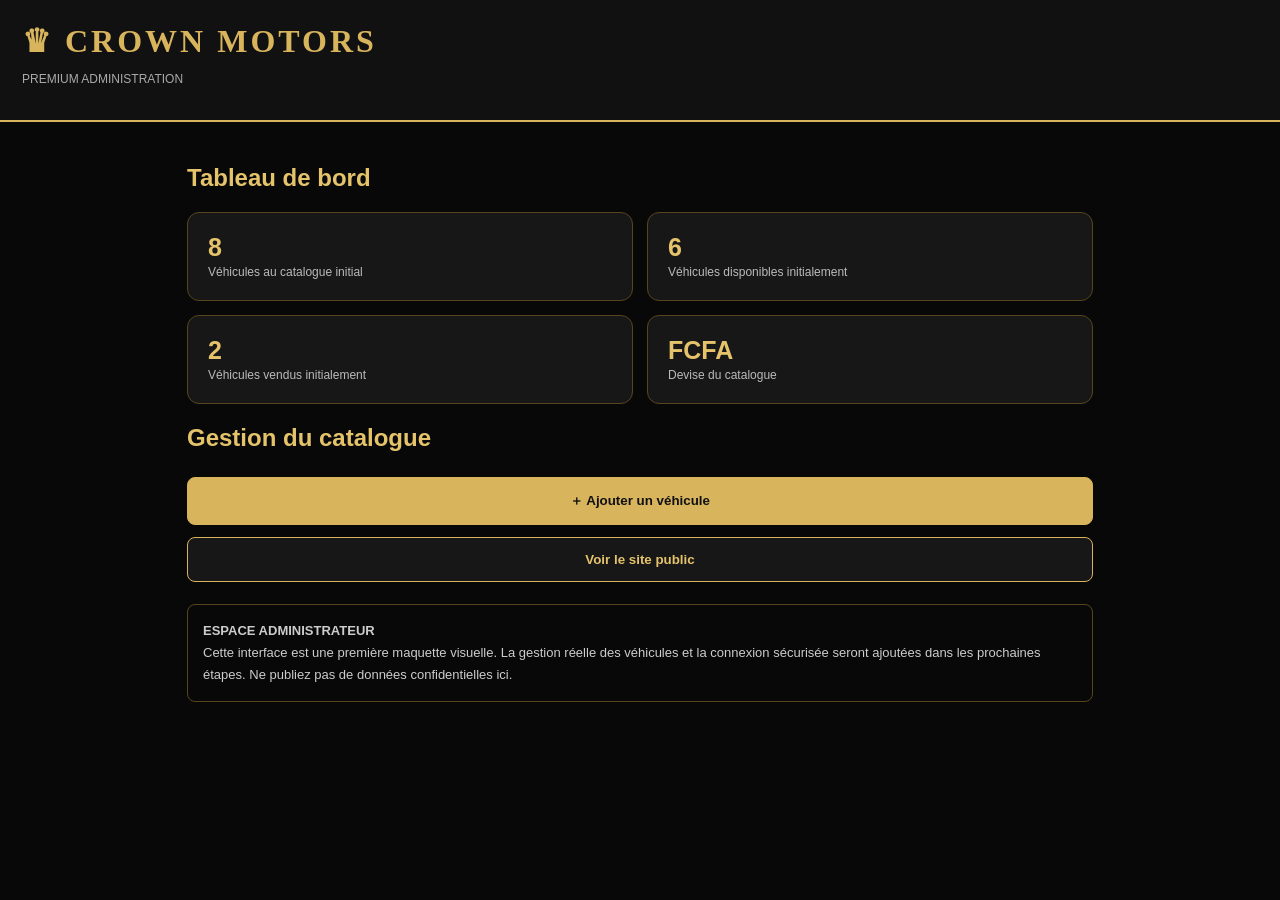
==== admin.html @ 37835081 "Create admin interface for Crown Motors This HTML file serves as the administration interface for Cr" ====
<!DOCTYPE html>
<html lang="fr">
<head>
<meta charset="UTF-8">
<meta name="viewport" content="width=device-width, initial-scale=1">
<title>CROWN MOTORS PREMIUM | Administration</title>
<style>
*{box-sizing:border-box}
body{
margin:0;
background:#080808;
color:#fff;
font-family:Arial,sans-serif;
}
header{
padding:22px;
background:#111;
border-bottom:2px solid #d8b45d;
}
h1{
margin:0;
color:#d8b45d;
font-family:Georgia,serif;
letter-spacing:3px;
}
header p{color:#aaa;font-size:12px}
main{max-width:950px;margin:auto;padding:22px}
h2{color:#e5c36b}
.dashboard{
display:grid;
grid-template-columns:repeat(2,1fr);
gap:14px;
}
.card{
padding:20px;
background:#171717;
border:1px solid #57451e;
border-radius:12px;
}
.card strong{display:block;font-size:25px;color:#e5c36b}
.card span{color:#bbb;font-size:12px}
.actions{display:grid;gap:12px;margin-top:25px}
button{
padding:14px;
border:1px solid #d8b45d;
border-radius:8px;
background:#d8b45d;
color:#111;
font-weight:bold;
}
.secondary{background:#171717;color:#e5c36b}
.notice{
margin-top:22px;
padding:15px;
border:1px solid #57451e;
border-radius:8px;
color:#ccc;
font-size:13px;
line-height:1.7;
}
a{color:#e5c36b}
@media(max-width:500px){
.dashboard{grid-template-columns:1fr}
}
</style>
</head>
<body>
<header>
<h1>♛ CROWN MOTORS</h1>
<p>PREMIUM ADMINISTRATION</p>
</header>
<main>
<h2>Tableau de bord</h2>
<div class="dashboard">
<div class="card">
<strong>8</strong>
<span>Véhicules au catalogue initial</span>
</div>
<div class="card">
<strong>6</strong>
<span>Véhicules disponibles initialement</span>
</div>
<div class="card">
<strong>2</strong>
<span>Véhicules vendus initialement</span>
</div>
<div class="card">
<strong>FCFA</strong>
<span>Devise du catalogue</span>
</div>
</div>
<h2>Gestion du catalogue</h2>
<div class="actions">
<button onclick="alert('Le module de gestion sera installé à la prochaine étape.')">
＋ Ajouter un véhicule
</button>
<button class="secondary" onclick="location.href='index.html'">
Voir le site public
</button>
</div>
<div class="notice">
<strong>ESPACE ADMINISTRATEUR</strong><br>
Cette interface est une première maquette visuelle.
La gestion réelle des véhicules et la connexion sécurisée
seront ajoutées dans les prochaines étapes.
Ne publiez pas de données confidentielles ici.
</div>
</main>
</body>
</html>
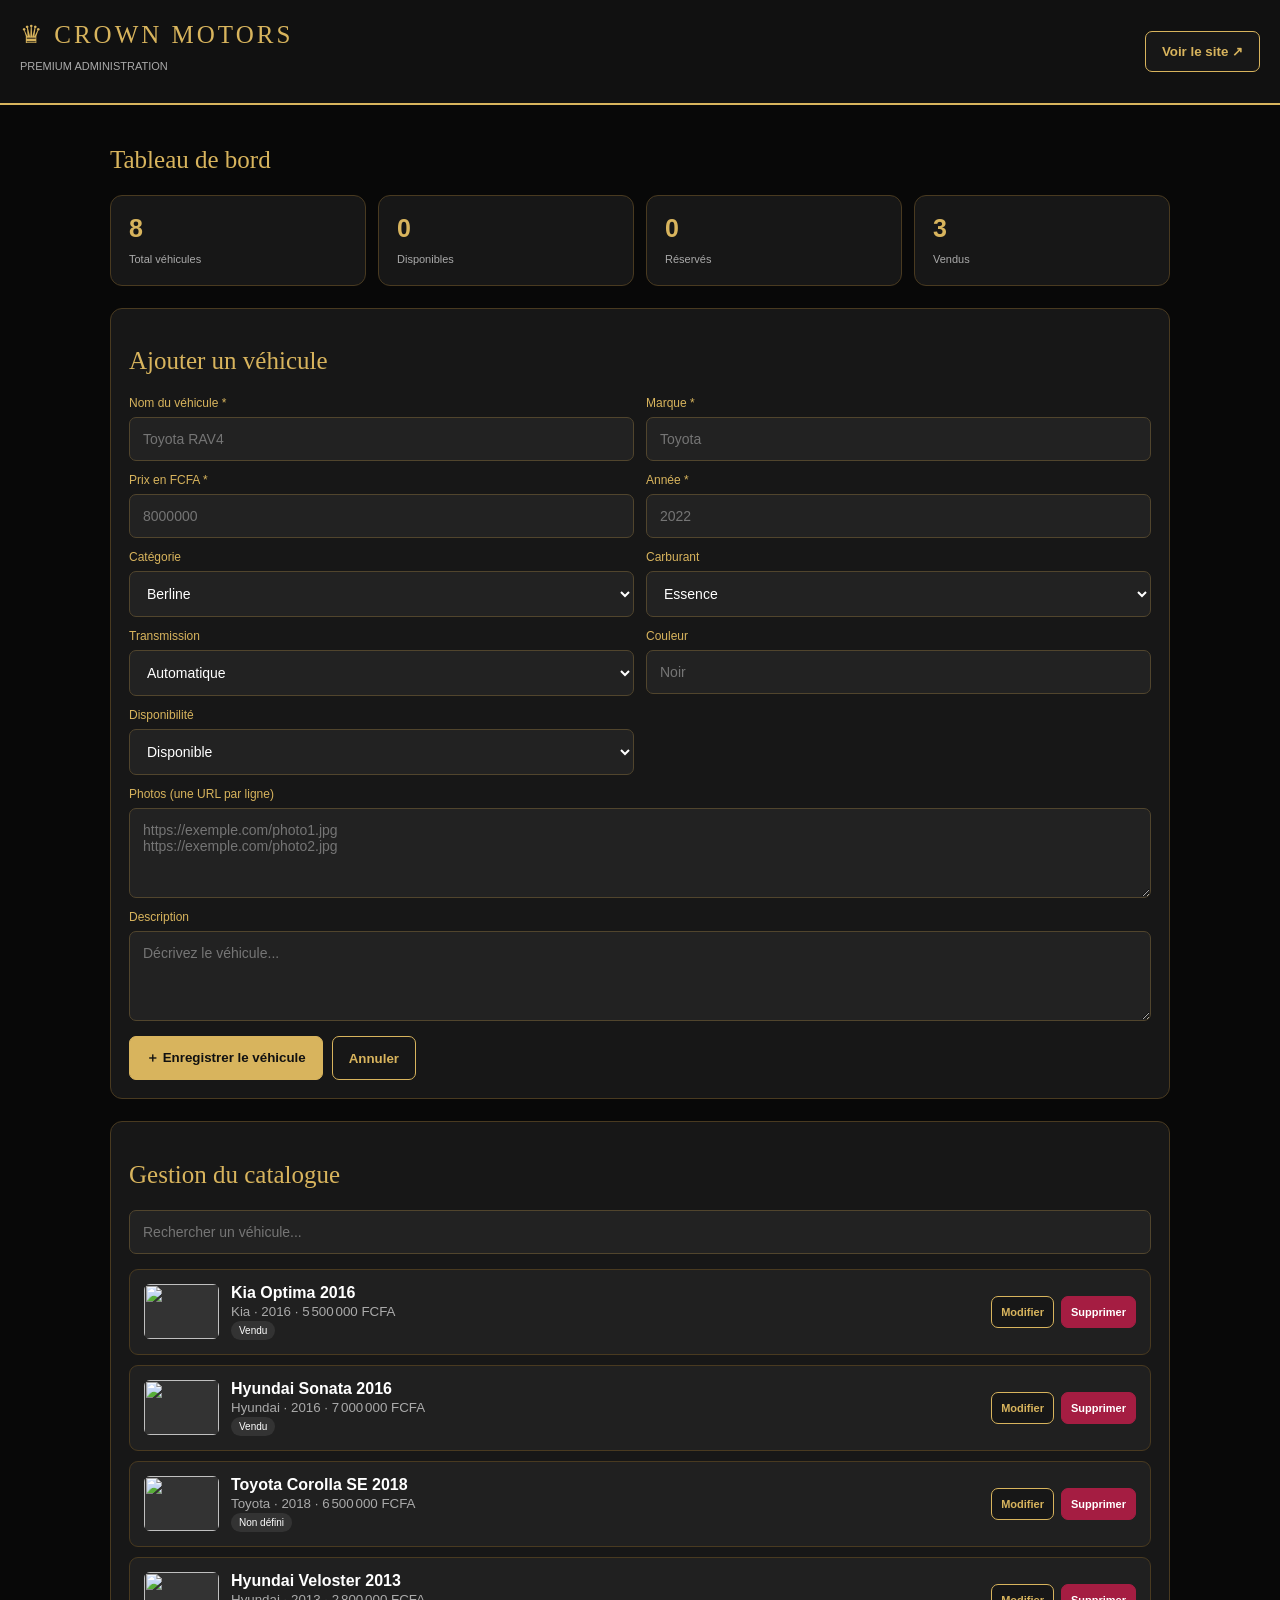
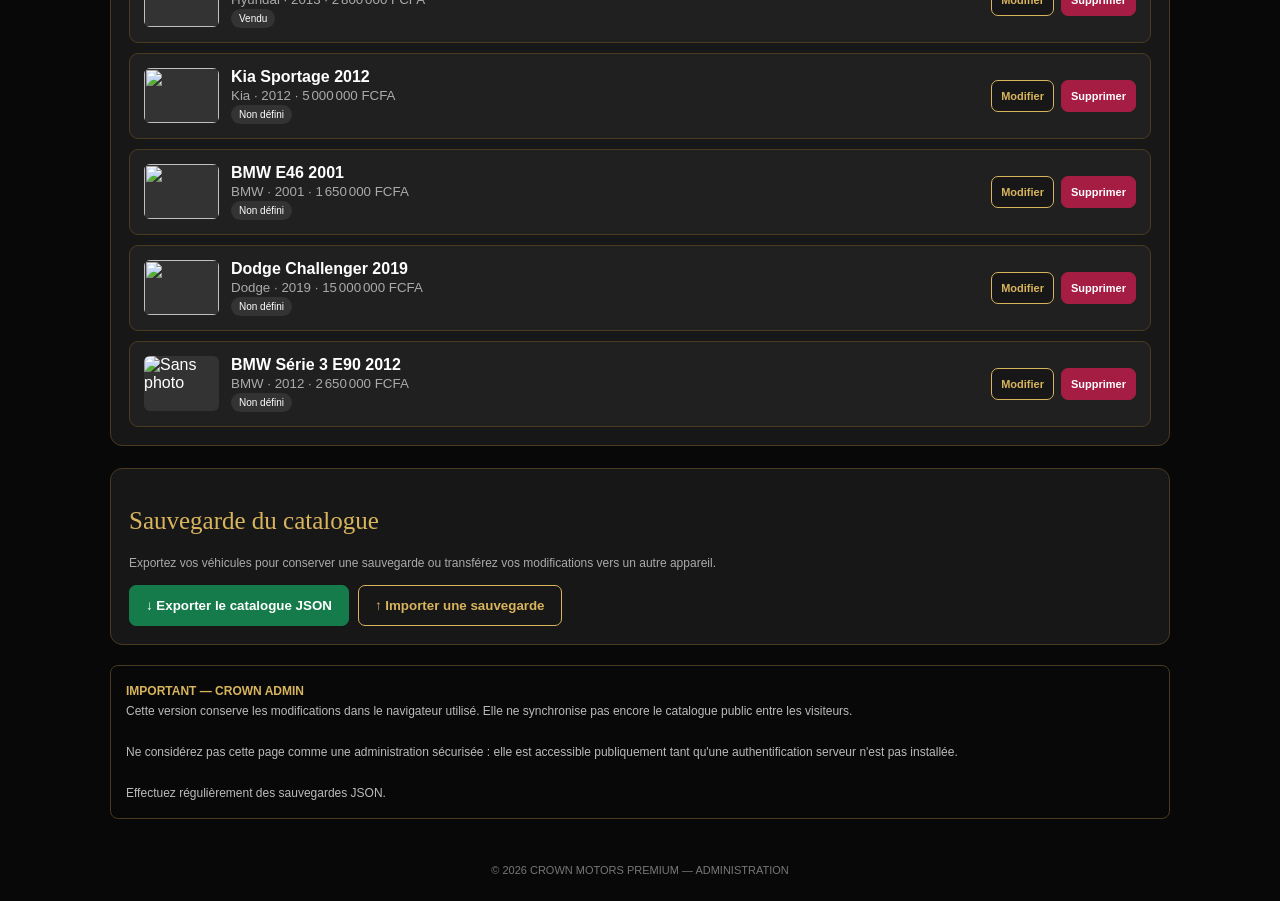
==== commit 062ba75f: "Refactor admin.html for improved layout and styling Updated the HTML structure and styles for the ad" ====
--- a/admin.html
+++ b/admin.html
@@ -4,108 +4,559 @@
 <head>
 <meta charset="UTF-8">
 <meta name="viewport" content="width=device-width, initial-scale=1">
-<title>CROWN MOTORS PREMIUM | Administration</title>
+<meta name="theme-color" content="#080808">
+<title>CROWN ADMIN PREMIUM</title>
+
 <style>
+:root{
+  --gold:#d8b45d;
+  --black:#080808;
+  --panel:#171717;
+  --muted:#aaa;
+  --line:#493a20;
+  --green:#167b4b;
+  --red:#a51d42;
+}
 *{box-sizing:border-box}
 body{
-margin:0;
-background:#080808;
-color:#fff;
-font-family:Arial,sans-serif;
+  margin:0;background:var(--black);
+  color:white;font-family:Arial,sans-serif;
 }
 header{
-padding:22px;
-background:#111;
-border-bottom:2px solid #d8b45d;
+  padding:20px;
+  background:#111;
+  border-bottom:2px solid var(--gold);
+  display:flex;justify-content:space-between;
+  align-items:center;gap:12px;flex-wrap:wrap;
 }
 h1{
-margin:0;
-color:#d8b45d;
-font-family:Georgia,serif;
-letter-spacing:3px;
-}
-header p{color:#aaa;font-size:12px}
-main{max-width:950px;margin:auto;padding:22px}
-h2{color:#e5c36b}
+  margin:0;color:var(--gold);
+  font:25px Georgia,serif;letter-spacing:3px;
+}
+header p{color:var(--muted);font-size:11px}
+main{max-width:1100px;margin:auto;padding:20px}
+h2{color:var(--gold);font:25px Georgia,serif}
+h3{color:var(--gold)}
 .dashboard{
-display:grid;
-grid-template-columns:repeat(2,1fr);
-gap:14px;
-}
-.card{
-padding:20px;
-background:#171717;
-border:1px solid #57451e;
-border-radius:12px;
-}
-.card strong{display:block;font-size:25px;color:#e5c36b}
-.card span{color:#bbb;font-size:12px}
-.actions{display:grid;gap:12px;margin-top:25px}
+  display:grid;grid-template-columns:repeat(4,1fr);
+  gap:12px;
+}
+.card,.panel{
+  background:var(--panel);
+  border:1px solid var(--line);
+  border-radius:12px;padding:18px;
+}
+.card strong{
+  display:block;color:var(--gold);
+  font-size:25px;margin-bottom:6px;
+}
+.card span{font-size:11px;color:var(--muted)}
+.panel{margin-top:22px}
+.form-grid{
+  display:grid;grid-template-columns:repeat(2,1fr);
+  gap:12px;
+}
+.field{display:flex;flex-direction:column;gap:7px}
+.field.full{grid-column:1/-1}
+label{font-size:12px;color:var(--gold)}
+input,select,textarea{
+  width:100%;padding:13px;
+  border:1px solid #51452d;border-radius:7px;
+  background:#222;color:white;font:14px Arial;
+}
+textarea{min-height:90px;resize:vertical}
 button{
-padding:14px;
-border:1px solid #d8b45d;
-border-radius:8px;
-background:#d8b45d;
-color:#111;
-font-weight:bold;
-}
-.secondary{background:#171717;color:#e5c36b}
+  padding:12px 16px;border:1px solid var(--gold);
+  border-radius:7px;background:var(--gold);
+  color:#111;font-weight:bold;cursor:pointer;
+}
+button.secondary{
+  background:#171717;color:var(--gold);
+}
+button.danger{
+  background:var(--red);color:white;border-color:var(--red);
+}
+button.green{background:var(--green);color:white;border-color:var(--green)}
+.actions{
+  display:flex;flex-wrap:wrap;gap:9px;margin-top:15px;
+}
+.car-list{display:grid;gap:10px;margin-top:15px}
+.car-item{
+  display:flex;justify-content:space-between;
+  align-items:center;gap:12px;flex-wrap:wrap;
+  padding:14px;background:#202020;
+  border:1px solid var(--line);border-radius:9px;
+}
+.car-item img{
+  width:75px;height:55px;object-fit:cover;
+  border-radius:6px;background:#333;
+}
+.car-info{flex:1;min-width:150px}
+.car-info strong{display:block}
+.car-info small{color:var(--muted)}
+.car-actions{display:flex;gap:7px;flex-wrap:wrap}
+.car-actions button{font-size:11px;padding:9px}
+.badge{
+  display:inline-block;padding:4px 8px;
+  border-radius:20px;font-size:10px;
+  background:#333;color:white;
+}
 .notice{
-margin-top:22px;
-padding:15px;
-border:1px solid #57451e;
-border-radius:8px;
-color:#ccc;
-font-size:13px;
-line-height:1.7;
-}
-a{color:#e5c36b}
-@media(max-width:500px){
-.dashboard{grid-template-columns:1fr}
+  padding:15px;margin-top:20px;
+  border:1px solid var(--line);
+  border-radius:8px;color:#bbb;
+  font-size:12px;line-height:1.7;
+}
+.empty{text-align:center;color:#aaa;padding:25px}
+footer{
+  text-align:center;padding:25px;
+  color:#777;font-size:11px;
+}
+@media(max-width:700px){
+  .dashboard{grid-template-columns:repeat(2,1fr)}
+}
+@media(max-width:450px){
+  .form-grid{grid-template-columns:1fr}
+  .field.full{grid-column:auto}
+  main{padding:13px}
 }
 </style>
 </head>
+
 <body>
+
 <header>
-<h1>♛ CROWN MOTORS</h1>
-<p>PREMIUM ADMINISTRATION</p>
+  <div>
+    <h1>♛ CROWN MOTORS</h1>
+    <p>PREMIUM ADMINISTRATION</p>
+  </div>
+  <button class="secondary"
+    onclick="location.href='index.html'">
+    Voir le site ↗
+  </button>
 </header>
+
 <main>
+
 <h2>Tableau de bord</h2>
+
 <div class="dashboard">
-<div class="card">
-<strong>8</strong>
-<span>Véhicules au catalogue initial</span>
+  <div class="card">
+    <strong id="totalCars">0</strong>
+    <span>Total véhicules</span>
+  </div>
+  <div class="card">
+    <strong id="availableCars">0</strong>
+    <span>Disponibles</span>
+  </div>
+  <div class="card">
+    <strong id="reservedCars">0</strong>
+    <span>Réservés</span>
+  </div>
+  <div class="card">
+    <strong id="soldCars">0</strong>
+    <span>Vendus</span>
+  </div>
 </div>
-<div class="card">
-<strong>6</strong>
-<span>Véhicules disponibles initialement</span>
+
+<section class="panel" id="editor">
+  <h2 id="formTitle">Ajouter un véhicule</h2>
+
+  <form id="carForm">
+    <div class="form-grid">
+
+      <div class="field">
+        <label>Nom du véhicule *</label>
+        <input name="name" required
+          placeholder="Toyota RAV4">
+      </div>
+
+      <div class="field">
+        <label>Marque *</label>
+        <input name="make" required
+          placeholder="Toyota">
+      </div>
+
+      <div class="field">
+        <label>Prix en FCFA *</label>
+        <input name="price" type="number"
+          min="0" required placeholder="8000000">
+      </div>
+
+      <div class="field">
+        <label>Année *</label>
+        <input name="year" type="number"
+          min="1900" required placeholder="2022">
+      </div>
+
+      <div class="field">
+        <label>Catégorie</label>
+        <select name="category">
+          <option>Berline</option>
+          <option>SUV</option>
+          <option>Coupé</option>
+          <option>4x4</option>
+          <option>Pick-up</option>
+          <option>Utilitaire</option>
+          <option>Autre</option>
+        </select>
+      </div>
+
+      <div class="field">
+        <label>Carburant</label>
+        <select name="fuel">
+          <option>Essence</option>
+          <option>Diesel</option>
+          <option>Hybride</option>
+          <option>Électrique</option>
+        </select>
+      </div>
+
+      <div class="field">
+        <label>Transmission</label>
+        <select name="transmission">
+          <option>Automatique</option>
+          <option>Manuelle</option>
+        </select>
+      </div>
+
+      <div class="field">
+        <label>Couleur</label>
+        <input name="color" placeholder="Noir">
+      </div>
+
+      <div class="field">
+        <label>Disponibilité</label>
+        <select name="status">
+          <option value="available">Disponible</option>
+          <option value="reserved">Réservé</option>
+          <option value="sold">Vendu</option>
+        </select>
+      </div>
+
+      <div class="field full">
+        <label>Photos (une URL par ligne)</label>
+        <textarea name="images"
+          placeholder="https://exemple.com/photo1.jpg&#10;https://exemple.com/photo2.jpg"></textarea>
+      </div>
+
+      <div class="field full">
+        <label>Description</label>
+        <textarea name="description"
+          placeholder="Décrivez le véhicule..."></textarea>
+      </div>
+
+    </div>
+
+    <div class="actions">
+      <button type="submit" id="saveButton">
+        ＋ Enregistrer le véhicule
+      </button>
+      <button type="button" class="secondary"
+        onclick="resetForm()">
+        Annuler
+      </button>
+    </div>
+  </form>
+</section>
+
+<section class="panel">
+  <h2>Gestion du catalogue</h2>
+
+  <input id="searchAdmin" type="search"
+    placeholder="Rechercher un véhicule...">
+
+  <div class="car-list" id="adminCarList"></div>
+</section>
+
+<section class="panel">
+  <h2>Sauvegarde du catalogue</h2>
+
+  <p style="color:#aaa;font-size:12px">
+    Exportez vos véhicules pour conserver une sauvegarde
+    ou transférez vos modifications vers un autre appareil.
+  </p>
+
+  <div class="actions">
+    <button class="green" onclick="exportCars()">
+      ↓ Exporter le catalogue JSON
+    </button>
+
+    <button class="secondary"
+      onclick="document.getElementById('importFile').click()">
+      ↑ Importer une sauvegarde
+    </button>
+
+    <input type="file" id="importFile"
+      accept=".json,application/json" hidden>
+  </div>
+</section>
+
+<div class="notice">
+  <strong style="color:var(--gold)">
+    IMPORTANT — CROWN ADMIN
+  </strong>
+  <br>
+  Cette version conserve les modifications dans le navigateur
+  utilisé. Elle ne synchronise pas encore le catalogue public
+  entre les visiteurs.
+  <br><br>
+  Ne considérez pas cette page comme une administration sécurisée :
+  elle est accessible publiquement tant qu'une authentification
+  serveur n'est pas installée.
+  <br><br>
+  Effectuez régulièrement des sauvegardes JSON.
 </div>
-<div class="card">
-<strong>2</strong>
-<span>Véhicules vendus initialement</span>
-</div>
-<div class="card">
-<strong>FCFA</strong>
-<span>Devise du catalogue</span>
-</div>
-</div>
-<h2>Gestion du catalogue</h2>
-<div class="actions">
-<button onclick="alert('Le module de gestion sera installé à la prochaine étape.')">
-＋ Ajouter un véhicule
-</button>
-<button class="secondary" onclick="location.href='index.html'">
-Voir le site public
-</button>
-</div>
-<div class="notice">
-<strong>ESPACE ADMINISTRATEUR</strong><br>
-Cette interface est une première maquette visuelle.
-La gestion réelle des véhicules et la connexion sécurisée
-seront ajoutées dans les prochaines étapes.
-Ne publiez pas de données confidentielles ici.
-</div>
+
 </main>
+
+<footer>
+© 2026 CROWN MOTORS PREMIUM — ADMINISTRATION
+</footer>
+
+<script src="./js/catalogue.js"></script>
+
+<script>
+"use strict";
+
+const STORAGE_KEY = "crown_admin_catalogue_v1";
+
+let cars = [];
+let editingId = null;
+
+const $ = id => document.getElementById(id);
+
+function loadCars(){
+  try{
+    const saved = localStorage.getItem(STORAGE_KEY);
+
+    if(saved){
+      const parsed = JSON.parse(saved);
+      if(!Array.isArray(parsed)) throw new Error();
+      cars = parsed;
+    }else{
+      cars = Array.isArray(window.CROWN_CARS)
+        ? window.CROWN_CARS.map(car => ({...car}))
+        : [];
+      saveCars();
+    }
+  }catch(error){
+    cars = Array.isArray(window.CROWN_CARS)
+      ? window.CROWN_CARS.map(car => ({...car}))
+      : [];
+    alert("Impossible de lire la sauvegarde. Vérifiez vos données.");
+  }
+}
+
+function saveCars(){
+  localStorage.setItem(STORAGE_KEY,JSON.stringify(cars));
+}
+
+function safeText(value){
+  return String(value ?? "");
+}
+
+function escapeHTML(value){
+  return safeText(value).replace(/[&<>"']/g,char=>({
+    "&":"&amp;",
+    "<":"&lt;",
+    ">":"&gt;",
+    '"':"&quot;",
+    "'":"&#39;"
+  })[char]);
+}
+
+function render(){
+  const available = cars.filter(c=>c.status==="available").length;
+  const reserved = cars.filter(c=>c.status==="reserved").length;
+  const sold = cars.filter(c=>c.status==="sold").length;
+
+  $("totalCars").textContent = cars.length;
+  $("availableCars").textContent = available;
+  $("reservedCars").textContent = reserved;
+  $("soldCars").textContent = sold;
+
+  const query = $("searchAdmin").value.toLowerCase();
+
+  const filtered = cars.filter(car=>
+    (car.name+" "+car.make).toLowerCase().includes(query)
+  );
+
+  $("adminCarList").innerHTML = filtered.length
+    ? filtered.map(car=>{
+      const image = car.images && car.images[0]
+        ? `<img src="${escapeHTML(car.images[0])}" alt="">`
+        : `<img alt="Sans photo">`;
+
+      const status = {
+        available:"Disponible",
+        reserved:"Réservé",
+        sold:"Vendu"
+      }[car.status] || "Non défini";
+
+      return `
+      <div class="car-item">
+        ${image}
+        <div class="car-info">
+          <strong>${escapeHTML(car.name)}</strong>
+          <small>
+            ${escapeHTML(car.make)} ·
+            ${Number(car.year)||"—"} ·
+            ${Number(car.price).toLocaleString("fr-FR")} FCFA
+          </small>
+          <br><span class="badge">${status}</span>
+        </div>
+        <div class="car-actions">
+          <button class="secondary"
+            onclick="editCar('${escapeHTML(car.id)}')">
+            Modifier
+          </button>
+          <button class="danger"
+            onclick="deleteCar('${escapeHTML(car.id)}')">
+            Supprimer
+          </button>
+        </div>
+      </div>`;
+    }).join("")
+    : '<p class="empty">Aucun véhicule trouvé.</p>';
+}
+
+$("carForm").addEventListener("submit",function(event){
+  event.preventDefault();
+
+  const data = new FormData(this);
+
+  const car = {
+    id: editingId || "crown-" + Date.now(),
+    name: data.get("name").trim(),
+    make: data.get("make").trim(),
+    price: Number(data.get("price")),
+    year: Number(data.get("year")),
+    category: data.get("category"),
+    fuel: data.get("fuel"),
+    transmission: data.get("transmission"),
+    color: data.get("color").trim(),
+    status: data.get("status"),
+    images: data.get("images")
+      .split(/\n/)
+      .map(url=>url.trim())
+      .filter(url=>/^https?:\/\//i.test(url)),
+    description: data.get("description").trim()
+  };
+
+  if(!car.name || !car.make || car.price<0 ||
+     !Number.isFinite(car.price) ||
+     !Number.isInteger(car.year)){
+    alert("Vérifiez les informations obligatoires.");
+    return;
+  }
+
+  if(editingId){
+    cars = cars.map(old=>old.id===editingId?car:old);
+  }else{
+    cars.push(car);
+  }
+
+  saveCars();
+  resetForm();
+  render();
+
+  alert("Véhicule enregistré dans cet appareil.");
+});
+
+function editCar(id){
+  const car = cars.find(c=>String(c.id)===String(id));
+  if(!car)return;
+
+  editingId = car.id;
+
+  const form = $("carForm");
+
+  Object.keys(car).forEach(key=>{
+    if(form.elements[key]){
+      form.elements[key].value =
+        key==="images" ? (car.images||[]).join("\n")
+        : car[key] ?? "";
+    }
+  });
+
+  $("formTitle").textContent = "Modifier un véhicule";
+  $("saveButton").textContent = "Enregistrer les modifications";
+
+  $("editor").scrollIntoView({behavior:"smooth"});
+}
+
+function deleteCar(id){
+  if(!confirm("Confirmer la suppression de ce véhicule ?"))return;
+
+  cars = cars.filter(c=>String(c.id)!==String(id));
+  saveCars();
+  render();
+
+  if(String(editingId)===String(id))resetForm();
+}
+
+function resetForm(){
+  editingId = null;
+  $("carForm").reset();
+  $("formTitle").textContent = "Ajouter un véhicule";
+  $("saveButton").textContent = "＋ Enregistrer le véhicule";
+}
+
+function exportCars(){
+  const blob = new Blob(
+    [JSON.stringify(cars,null,2)],
+    {type:"application/json"}
+  );
+
+  const url = URL.createObjectURL(blob);
+  const link = document.createElement("a");
+
+  link.href = url;
+  link.download = "crown-motors-catalogue.json";
+  link.click();
+
+  URL.revokeObjectURL(url);
+}
+
+$("importFile").addEventListener("change",async function(){
+  const file = this.files[0];
+  if(!file)return;
+
+  try{
+    const imported = JSON.parse(await file.text());
+
+    if(!Array.isArray(imported) ||
+       !imported.every(c=>
+         c && typeof c.name==="string" &&
+         typeof c.id!=="undefined"
+       )){
+      throw new Error("Format incorrect");
+    }
+
+    if(!confirm("Remplacer le catalogue actuel par cette sauvegarde ?")){
+      this.value="";
+      return;
+    }
+
+    cars = imported;
+    saveCars();
+    resetForm();
+    render();
+
+    alert("Catalogue importé avec succès.");
+  }catch(error){
+    alert("Fichier JSON invalide.");
+  }
+
+  this.value="";
+});
+
+$("searchAdmin").addEventListener("input",render);
+
+loadCars();
+render();
+
+</script>
 </body>
 </html>
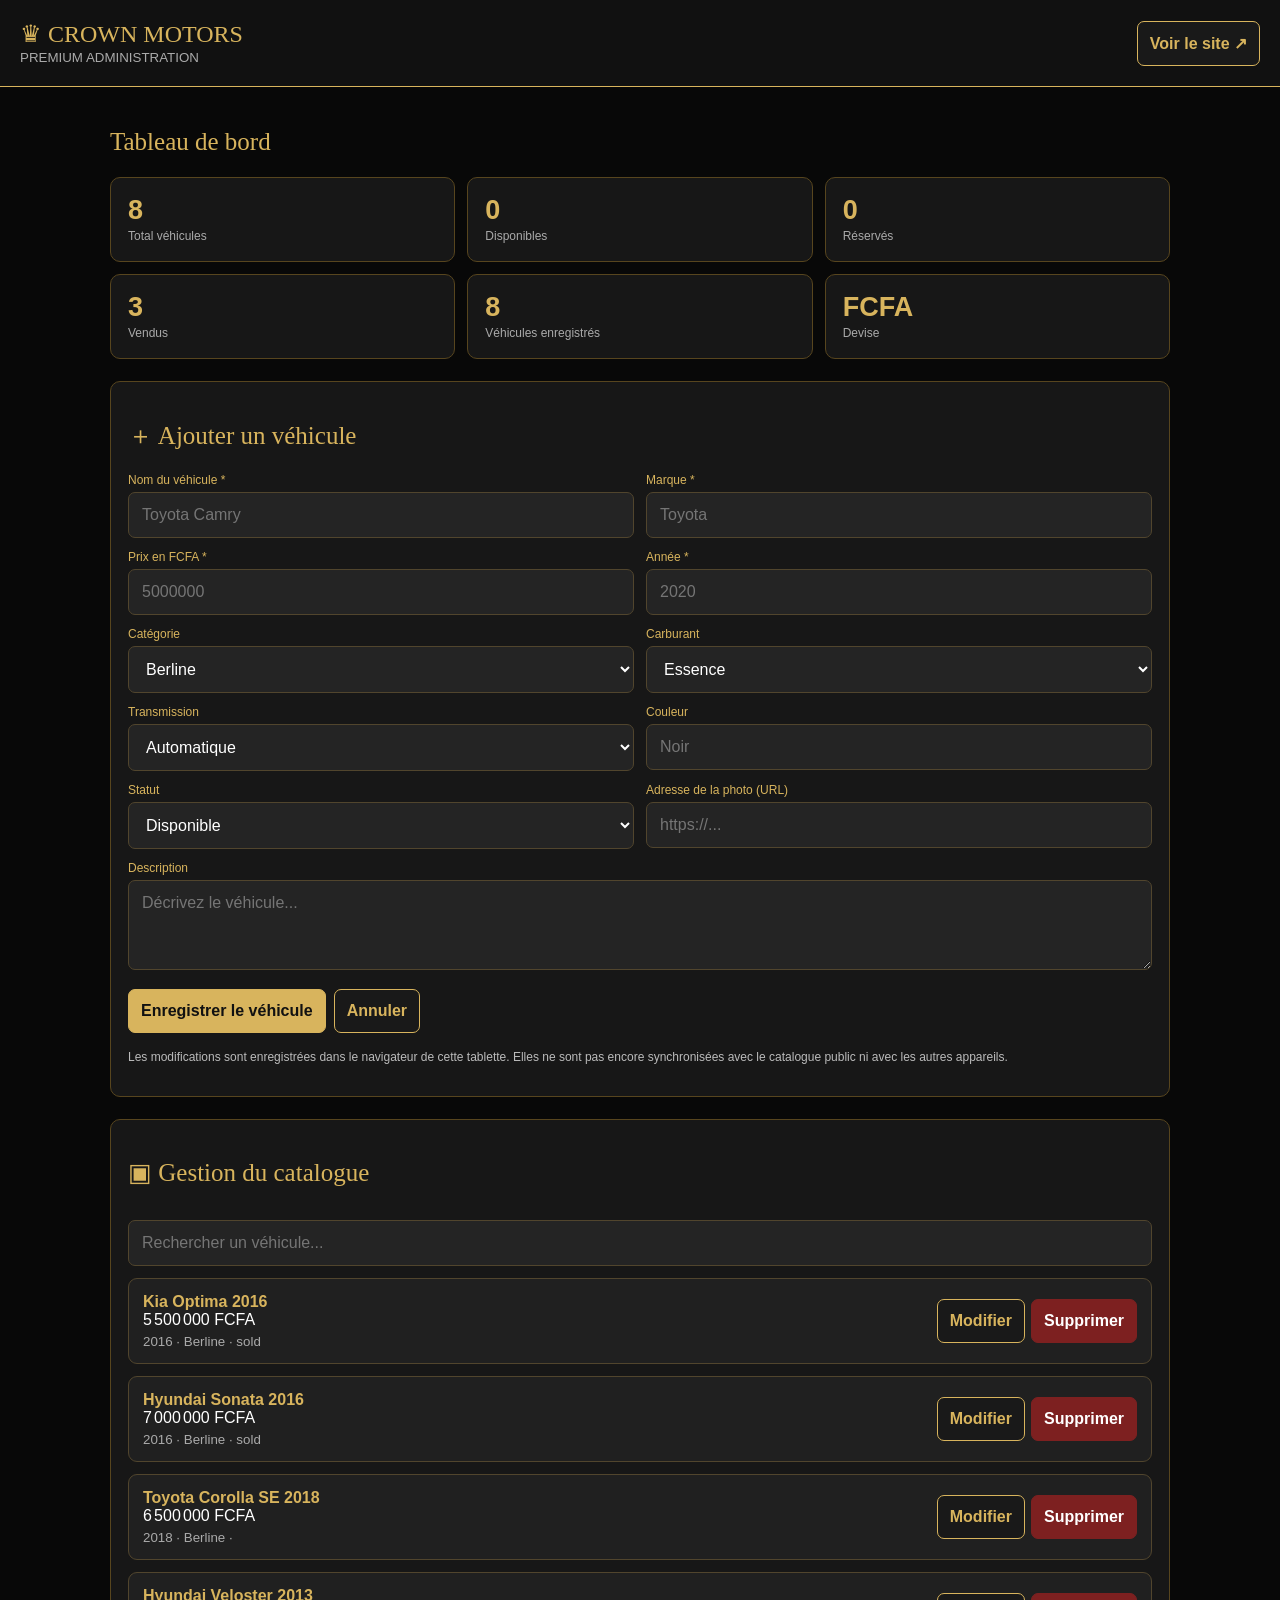
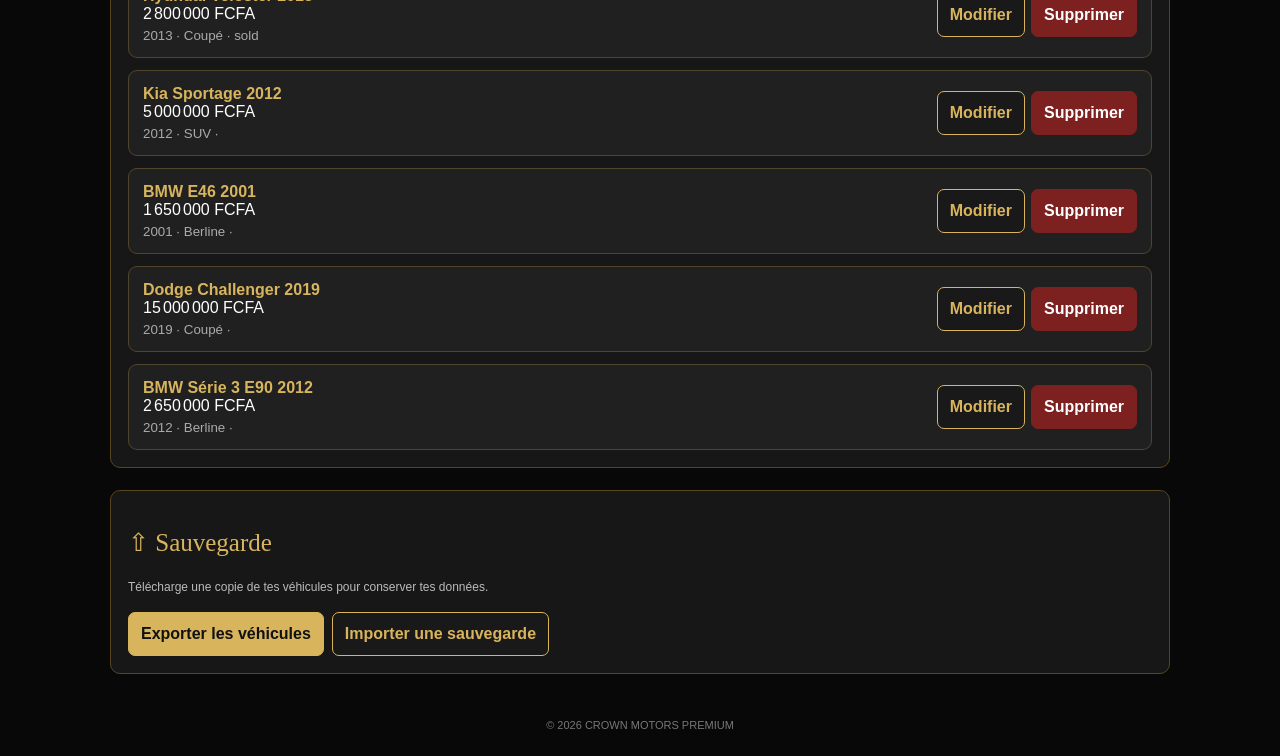
==== commit 358ac26d: "Update admin.html" ====
--- a/admin.html
+++ b/admin.html
@@ -1,562 +1,299 @@
-
 <!DOCTYPE html>
 <html lang="fr">
 <head>
 <meta charset="UTF-8">
-<meta name="viewport" content="width=device-width, initial-scale=1">
+<meta name="viewport" content="width=device-width,initial-scale=1">
 <meta name="theme-color" content="#080808">
-<title>CROWN ADMIN PREMIUM</title>
-
+<title>CROWN MOTORS PREMIUM | Admin</title>
 <style>
-:root{
-  --gold:#d8b45d;
-  --black:#080808;
-  --panel:#171717;
-  --muted:#aaa;
-  --line:#493a20;
-  --green:#167b4b;
-  --red:#a51d42;
-}
+:root{--gold:#d8b45d;--bg:#080808;--panel:#171717;--muted:#aaa}
 *{box-sizing:border-box}
-body{
-  margin:0;background:var(--black);
-  color:white;font-family:Arial,sans-serif;
-}
-header{
-  padding:20px;
-  background:#111;
-  border-bottom:2px solid var(--gold);
-  display:flex;justify-content:space-between;
-  align-items:center;gap:12px;flex-wrap:wrap;
-}
-h1{
-  margin:0;color:var(--gold);
-  font:25px Georgia,serif;letter-spacing:3px;
-}
-header p{color:var(--muted);font-size:11px}
+body{margin:0;background:var(--bg);color:white;font-family:Arial,sans-serif}
+header{padding:20px;background:#111;border-bottom:1px solid var(--gold);display:flex;justify-content:space-between;align-items:center;gap:12px;flex-wrap:wrap}
+h1{font:24px Georgia;color:var(--gold);margin:0}
+header small{color:#aaa}
 main{max-width:1100px;margin:auto;padding:20px}
-h2{color:var(--gold);font:25px Georgia,serif}
-h3{color:var(--gold)}
-.dashboard{
-  display:grid;grid-template-columns:repeat(4,1fr);
-  gap:12px;
-}
-.card,.panel{
-  background:var(--panel);
-  border:1px solid var(--line);
-  border-radius:12px;padding:18px;
-}
-.card strong{
-  display:block;color:var(--gold);
-  font-size:25px;margin-bottom:6px;
-}
-.card span{font-size:11px;color:var(--muted)}
+h2{color:var(--gold);font:25px Georgia}
+button,input,select,textarea{font:inherit}
+button{padding:12px;border:1px solid var(--gold);border-radius:7px;background:var(--gold);color:#111;font-weight:bold;cursor:pointer}
+.secondary{background:#191919;color:var(--gold)}
+.danger{background:#7d2020;color:white;border-color:#7d2020}
+.dashboard{display:grid;grid-template-columns:repeat(3,1fr);gap:12px}
+.card,.panel{background:var(--panel);border:1px solid #57451e;border-radius:10px;padding:17px}
+.card strong{display:block;font-size:27px;color:var(--gold)}
+.card span{font-size:12px;color:#aaa}
 .panel{margin-top:22px}
-.form-grid{
-  display:grid;grid-template-columns:repeat(2,1fr);
-  gap:12px;
-}
-.field{display:flex;flex-direction:column;gap:7px}
-.field.full{grid-column:1/-1}
-label{font-size:12px;color:var(--gold)}
-input,select,textarea{
-  width:100%;padding:13px;
-  border:1px solid #51452d;border-radius:7px;
-  background:#222;color:white;font:14px Arial;
-}
+.form-grid{display:grid;grid-template-columns:repeat(2,1fr);gap:12px}
+input,select,textarea{width:100%;padding:13px;background:#242424;border:1px solid #51452d;color:white;border-radius:7px}
 textarea{min-height:90px;resize:vertical}
-button{
-  padding:12px 16px;border:1px solid var(--gold);
-  border-radius:7px;background:var(--gold);
-  color:#111;font-weight:bold;cursor:pointer;
-}
-button.secondary{
-  background:#171717;color:var(--gold);
-}
-button.danger{
-  background:var(--red);color:white;border-color:var(--red);
-}
-button.green{background:var(--green);color:white;border-color:var(--green)}
-.actions{
-  display:flex;flex-wrap:wrap;gap:9px;margin-top:15px;
-}
-.car-list{display:grid;gap:10px;margin-top:15px}
-.car-item{
-  display:flex;justify-content:space-between;
-  align-items:center;gap:12px;flex-wrap:wrap;
-  padding:14px;background:#202020;
-  border:1px solid var(--line);border-radius:9px;
-}
-.car-item img{
-  width:75px;height:55px;object-fit:cover;
-  border-radius:6px;background:#333;
-}
-.car-info{flex:1;min-width:150px}
-.car-info strong{display:block}
-.car-info small{color:var(--muted)}
-.car-actions{display:flex;gap:7px;flex-wrap:wrap}
-.car-actions button{font-size:11px;padding:9px}
-.badge{
-  display:inline-block;padding:4px 8px;
-  border-radius:20px;font-size:10px;
-  background:#333;color:white;
-}
-.notice{
-  padding:15px;margin-top:20px;
-  border:1px solid var(--line);
-  border-radius:8px;color:#bbb;
-  font-size:12px;line-height:1.7;
-}
-.empty{text-align:center;color:#aaa;padding:25px}
-footer{
-  text-align:center;padding:25px;
-  color:#777;font-size:11px;
-}
-@media(max-width:700px){
-  .dashboard{grid-template-columns:repeat(2,1fr)}
-}
-@media(max-width:450px){
-  .form-grid{grid-template-columns:1fr}
-  .field.full{grid-column:auto}
-  main{padding:13px}
+label{font-size:12px;color:var(--gold);display:block;margin-bottom:5px}
+.field{min-width:0}
+.full{grid-column:1/-1}
+.actions{display:flex;gap:8px;flex-wrap:wrap;margin-top:15px}
+.vehicle{padding:14px;margin-top:12px;background:#202020;border:1px solid #51452d;border-radius:9px;display:flex;gap:14px;align-items:center}
+.vehicle img{width:100px;height:75px;object-fit:cover;border-radius:6px;background:#333}
+.vehicle-info{flex:1;min-width:0}
+.vehicle-info strong{color:var(--gold)}
+.vehicle-info small{display:block;color:#aaa;margin-top:5px}
+.vehicle-actions{display:flex;gap:6px;flex-wrap:wrap}
+.notice{color:#bbb;font-size:12px;line-height:1.6;margin-top:15px}
+.hidden{display:none}
+#search{margin-top:12px}
+footer{text-align:center;padding:25px;color:#777;font-size:11px}
+@media(max-width:600px){
+.dashboard{grid-template-columns:repeat(2,1fr)}
+.form-grid{grid-template-columns:1fr}
+.full{grid-column:auto}
+.vehicle{align-items:flex-start;flex-wrap:wrap}
+.vehicle img{width:85px;height:70px}
+.vehicle-actions{width:100%}
+.vehicle-actions button{flex:1}
 }
 </style>
 </head>
-
 <body>
-
 <header>
-  <div>
-    <h1>♛ CROWN MOTORS</h1>
-    <p>PREMIUM ADMINISTRATION</p>
-  </div>
-  <button class="secondary"
-    onclick="location.href='index.html'">
-    Voir le site ↗
-  </button>
+<div>
+<h1>♛ CROWN MOTORS</h1>
+<small>PREMIUM ADMINISTRATION</small>
+</div>
+<button class="secondary" onclick="location.href='index.html'">Voir le site ↗</button>
 </header>
 
 <main>
-
 <h2>Tableau de bord</h2>
 
 <div class="dashboard">
-  <div class="card">
-    <strong id="totalCars">0</strong>
-    <span>Total véhicules</span>
-  </div>
-  <div class="card">
-    <strong id="availableCars">0</strong>
-    <span>Disponibles</span>
-  </div>
-  <div class="card">
-    <strong id="reservedCars">0</strong>
-    <span>Réservés</span>
-  </div>
-  <div class="card">
-    <strong id="soldCars">0</strong>
-    <span>Vendus</span>
-  </div>
-</div>
-
-<section class="panel" id="editor">
-  <h2 id="formTitle">Ajouter un véhicule</h2>
-
-  <form id="carForm">
-    <div class="form-grid">
-
-      <div class="field">
-        <label>Nom du véhicule *</label>
-        <input name="name" required
-          placeholder="Toyota RAV4">
-      </div>
-
-      <div class="field">
-        <label>Marque *</label>
-        <input name="make" required
-          placeholder="Toyota">
-      </div>
-
-      <div class="field">
-        <label>Prix en FCFA *</label>
-        <input name="price" type="number"
-          min="0" required placeholder="8000000">
-      </div>
-
-      <div class="field">
-        <label>Année *</label>
-        <input name="year" type="number"
-          min="1900" required placeholder="2022">
-      </div>
-
-      <div class="field">
-        <label>Catégorie</label>
-        <select name="category">
-          <option>Berline</option>
-          <option>SUV</option>
-          <option>Coupé</option>
-          <option>4x4</option>
-          <option>Pick-up</option>
-          <option>Utilitaire</option>
-          <option>Autre</option>
-        </select>
-      </div>
-
-      <div class="field">
-        <label>Carburant</label>
-        <select name="fuel">
-          <option>Essence</option>
-          <option>Diesel</option>
-          <option>Hybride</option>
-          <option>Électrique</option>
-        </select>
-      </div>
-
-      <div class="field">
-        <label>Transmission</label>
-        <select name="transmission">
-          <option>Automatique</option>
-          <option>Manuelle</option>
-        </select>
-      </div>
-
-      <div class="field">
-        <label>Couleur</label>
-        <input name="color" placeholder="Noir">
-      </div>
-
-      <div class="field">
-        <label>Disponibilité</label>
-        <select name="status">
-          <option value="available">Disponible</option>
-          <option value="reserved">Réservé</option>
-          <option value="sold">Vendu</option>
-        </select>
-      </div>
-
-      <div class="field full">
-        <label>Photos (une URL par ligne)</label>
-        <textarea name="images"
-          placeholder="https://exemple.com/photo1.jpg&#10;https://exemple.com/photo2.jpg"></textarea>
-      </div>
-
-      <div class="field full">
-        <label>Description</label>
-        <textarea name="description"
-          placeholder="Décrivez le véhicule..."></textarea>
-      </div>
-
-    </div>
-
-    <div class="actions">
-      <button type="submit" id="saveButton">
-        ＋ Enregistrer le véhicule
-      </button>
-      <button type="button" class="secondary"
-        onclick="resetForm()">
-        Annuler
-      </button>
-    </div>
-  </form>
+<div class="card"><strong id="total">0</strong><span>Total véhicules</span></div>
+<div class="card"><strong id="available">0</strong><span>Disponibles</span></div>
+<div class="card"><strong id="reserved">0</strong><span>Réservés</span></div>
+<div class="card"><strong id="sold">0</strong><span>Vendus</span></div>
+<div class="card"><strong id="favorites">0</strong><span>Véhicules enregistrés</span></div>
+<div class="card"><strong>FCFA</strong><span>Devise</span></div>
+</div>
+
+<section class="panel">
+<h2 id="formTitle">＋ Ajouter un véhicule</h2>
+<form id="carForm">
+<input type="hidden" id="carId">
+
+<div class="form-grid">
+<div class="field">
+<label>Nom du véhicule *</label>
+<input id="name" required placeholder="Toyota Camry">
+</div>
+<div class="field">
+<label>Marque *</label>
+<input id="make" required placeholder="Toyota">
+</div>
+<div class="field">
+<label>Prix en FCFA *</label>
+<input id="price" type="number" min="0" required placeholder="5000000">
+</div>
+<div class="field">
+<label>Année *</label>
+<input id="year" type="number" min="1900" max="2100" required placeholder="2020">
+</div>
+<div class="field">
+<label>Catégorie</label>
+<select id="category">
+<option>Berline</option>
+<option>SUV</option>
+<option>Coupé</option>
+<option>Pick-up</option>
+<option>4x4</option>
+<option>Utilitaire</option>
+</select>
+</div>
+<div class="field">
+<label>Carburant</label>
+<select id="fuel">
+<option>Essence</option>
+<option>Diesel</option>
+<option>Hybride</option>
+<option>Électrique</option>
+</select>
+</div>
+<div class="field">
+<label>Transmission</label>
+<select id="transmission">
+<option>Automatique</option>
+<option>Manuelle</option>
+</select>
+</div>
+<div class="field">
+<label>Couleur</label>
+<input id="color" placeholder="Noir">
+</div>
+<div class="field">
+<label>Statut</label>
+<select id="status">
+<option value="available">Disponible</option>
+<option value="reserved">Réservé</option>
+<option value="sold">Vendu</option>
+</select>
+</div>
+<div class="field">
+<label>Adresse de la photo (URL)</label>
+<input id="image" type="url" placeholder="https://...">
+</div>
+<div class="field full">
+<label>Description</label>
+<textarea id="description" placeholder="Décrivez le véhicule..."></textarea>
+</div>
+</div>
+
+<div class="actions">
+<button type="submit">Enregistrer le véhicule</button>
+<button type="button" class="secondary" id="cancelEdit">Annuler</button>
+</div>
+</form>
+<p class="notice">Les modifications sont enregistrées dans le navigateur de cette tablette. Elles ne sont pas encore synchronisées avec le catalogue public ni avec les autres appareils.</p>
 </section>
 
 <section class="panel">
-  <h2>Gestion du catalogue</h2>
-
-  <input id="searchAdmin" type="search"
-    placeholder="Rechercher un véhicule...">
-
-  <div class="car-list" id="adminCarList"></div>
+<h2>▣ Gestion du catalogue</h2>
+<input id="search" type="search" placeholder="Rechercher un véhicule...">
+<div id="vehicleList"></div>
 </section>
 
 <section class="panel">
-  <h2>Sauvegarde du catalogue</h2>
-
-  <p style="color:#aaa;font-size:12px">
-    Exportez vos véhicules pour conserver une sauvegarde
-    ou transférez vos modifications vers un autre appareil.
-  </p>
-
-  <div class="actions">
-    <button class="green" onclick="exportCars()">
-      ↓ Exporter le catalogue JSON
-    </button>
-
-    <button class="secondary"
-      onclick="document.getElementById('importFile').click()">
-      ↑ Importer une sauvegarde
-    </button>
-
-    <input type="file" id="importFile"
-      accept=".json,application/json" hidden>
-  </div>
+<h2>⇧ Sauvegarde</h2>
+<p class="notice">Télécharge une copie de tes véhicules pour conserver tes données.</p>
+<div class="actions">
+<button id="export">Exporter les véhicules</button>
+<button class="secondary" id="importButton">Importer une sauvegarde</button>
+<input class="hidden" id="importFile" type="file" accept=".json,application/json">
+</div>
 </section>
-
-<div class="notice">
-  <strong style="color:var(--gold)">
-    IMPORTANT — CROWN ADMIN
-  </strong>
-  <br>
-  Cette version conserve les modifications dans le navigateur
-  utilisé. Elle ne synchronise pas encore le catalogue public
-  entre les visiteurs.
-  <br><br>
-  Ne considérez pas cette page comme une administration sécurisée :
-  elle est accessible publiquement tant qu'une authentification
-  serveur n'est pas installée.
-  <br><br>
-  Effectuez régulièrement des sauvegardes JSON.
-</div>
-
 </main>
 
-<footer>
-© 2026 CROWN MOTORS PREMIUM — ADMINISTRATION
-</footer>
+<footer>© <span id="yearNow"></span> CROWN MOTORS PREMIUM</footer>
 
 <script src="./js/catalogue.js"></script>
-
 <script>
 "use strict";
 
-const STORAGE_KEY = "crown_admin_catalogue_v1";
-
-let cars = [];
-let editingId = null;
-
-const $ = id => document.getElementById(id);
-
-function loadCars(){
-  try{
-    const saved = localStorage.getItem(STORAGE_KEY);
-
-    if(saved){
-      const parsed = JSON.parse(saved);
-      if(!Array.isArray(parsed)) throw new Error();
-      cars = parsed;
-    }else{
-      cars = Array.isArray(window.CROWN_CARS)
-        ? window.CROWN_CARS.map(car => ({...car}))
-        : [];
-      saveCars();
-    }
-  }catch(error){
-    cars = Array.isArray(window.CROWN_CARS)
-      ? window.CROWN_CARS.map(car => ({...car}))
-      : [];
-    alert("Impossible de lire la sauvegarde. Vérifiez vos données.");
-  }
-}
-
-function saveCars(){
-  localStorage.setItem(STORAGE_KEY,JSON.stringify(cars));
-}
-
-function safeText(value){
-  return String(value ?? "");
-}
-
-function escapeHTML(value){
-  return safeText(value).replace(/[&<>"']/g,char=>({
-    "&":"&amp;",
-    "<":"&lt;",
-    ">":"&gt;",
-    '"':"&quot;",
-    "'":"&#39;"
-  })[char]);
-}
+const KEY="crownMotorsAdminVehicles";
+const original=window.CROWN_CARS||[];
+let vehicles=loadVehicles();
+
+function loadVehicles(){
+try{
+const saved=localStorage.getItem(KEY);
+if(saved)return JSON.parse(saved);
+return original.map(c=>({...c}));
+}catch(e){return original.map(c=>({...c}));}
+}
+
+function save(){
+localStorage.setItem(KEY,JSON.stringify(vehicles));
+render();
+}
+
+const $=id=>document.getElementById(id);
+const format=n=>new Intl.NumberFormat("fr-FR").format(Number(n)||0)+" FCFA";
 
 function render(){
-  const available = cars.filter(c=>c.status==="available").length;
-  const reserved = cars.filter(c=>c.status==="reserved").length;
-  const sold = cars.filter(c=>c.status==="sold").length;
-
-  $("totalCars").textContent = cars.length;
-  $("availableCars").textContent = available;
-  $("reservedCars").textContent = reserved;
-  $("soldCars").textContent = sold;
-
-  const query = $("searchAdmin").value.toLowerCase();
-
-  const filtered = cars.filter(car=>
-    (car.name+" "+car.make).toLowerCase().includes(query)
-  );
-
-  $("adminCarList").innerHTML = filtered.length
-    ? filtered.map(car=>{
-      const image = car.images && car.images[0]
-        ? `<img src="${escapeHTML(car.images[0])}" alt="">`
-        : `<img alt="Sans photo">`;
-
-      const status = {
-        available:"Disponible",
-        reserved:"Réservé",
-        sold:"Vendu"
-      }[car.status] || "Non défini";
-
-      return `
-      <div class="car-item">
-        ${image}
-        <div class="car-info">
-          <strong>${escapeHTML(car.name)}</strong>
-          <small>
-            ${escapeHTML(car.make)} ·
-            ${Number(car.year)||"—"} ·
-            ${Number(car.price).toLocaleString("fr-FR")} FCFA
-          </small>
-          <br><span class="badge">${status}</span>
-        </div>
-        <div class="car-actions">
-          <button class="secondary"
-            onclick="editCar('${escapeHTML(car.id)}')">
-            Modifier
-          </button>
-          <button class="danger"
-            onclick="deleteCar('${escapeHTML(car.id)}')">
-            Supprimer
-          </button>
-        </div>
-      </div>`;
-    }).join("")
-    : '<p class="empty">Aucun véhicule trouvé.</p>';
-}
-
-$("carForm").addEventListener("submit",function(event){
-  event.preventDefault();
-
-  const data = new FormData(this);
-
-  const car = {
-    id: editingId || "crown-" + Date.now(),
-    name: data.get("name").trim(),
-    make: data.get("make").trim(),
-    price: Number(data.get("price")),
-    year: Number(data.get("year")),
-    category: data.get("category"),
-    fuel: data.get("fuel"),
-    transmission: data.get("transmission"),
-    color: data.get("color").trim(),
-    status: data.get("status"),
-    images: data.get("images")
-      .split(/\n/)
-      .map(url=>url.trim())
-      .filter(url=>/^https?:\/\//i.test(url)),
-    description: data.get("description").trim()
-  };
-
-  if(!car.name || !car.make || car.price<0 ||
-     !Number.isFinite(car.price) ||
-     !Number.isInteger(car.year)){
-    alert("Vérifiez les informations obligatoires.");
-    return;
-  }
-
-  if(editingId){
-    cars = cars.map(old=>old.id===editingId?car:old);
-  }else{
-    cars.push(car);
-  }
-
-  saveCars();
-  resetForm();
-  render();
-
-  alert("Véhicule enregistré dans cet appareil.");
+$("total").textContent=vehicles.length;
+$("available").textContent=vehicles.filter(v=>v.status==="available").length;
+$("reserved").textContent=vehicles.filter(v=>v.status==="reserved").length;
+$("sold").textContent=vehicles.filter(v=>v.status==="sold").length;
+$("favorites").textContent=vehicles.length;
+
+const q=$("search").value.toLowerCase();
+const list=vehicles.filter(v=>(v.name+" "+v.make).toLowerCase().includes(q));
+
+$("vehicleList").innerHTML=list.map(v=>`
+<div class="vehicle">
+<img src="${safe(v.images?.[0]||v.image||"")}" alt="" onerror="this.style.display='none'">
+<div class="vehicle-info">
+<strong>${safe(v.name)}</strong>
+<div>${format(v.price)}</div>
+<small>${safe(v.year)} · ${safe(v.category)} · ${safe(v.status)}</small>
+</div>
+<div class="vehicle-actions">
+<button class="secondary" data-edit="${safe(v.id)}">Modifier</button>
+<button class="danger" data-delete="${safe(v.id)}">Supprimer</button>
+</div>
+</div>`).join("")||'<p class="notice">Aucun véhicule trouvé.</p>';
+}
+
+function safe(value){
+return String(value??"").replace(/[&<>"']/g,c=>({"&":"&amp;","<":"&lt;",">":"&gt;",'"':"&quot;","'":"&#39;"}[c]));
+}
+
+function resetForm(){
+$("carForm").reset();
+$("carId").value="";
+$("formTitle").textContent="＋ Ajouter un véhicule";
+}
+
+$("carForm").addEventListener("submit",e=>{
+e.preventDefault();
+const id=$("carId").value||("cm-"+Date.now());
+const old=vehicles.find(v=>String(v.id)===id);
+const image=$("image").value.trim();
+const data={
+id,name:$("name").value.trim(),make:$("make").value.trim(),
+price:Number($("price").value),year:Number($("year").value),
+category:$("category").value,fuel:$("fuel").value,
+transmission:$("transmission").value,color:$("color").value.trim(),
+status:$("status").value,description:$("description").value.trim(),
+images:image?[image]:(old?.images||[])
+};
+if(old)vehicles=vehicles.map(v=>String(v.id)===id?data:v);
+else vehicles.push(data);
+save();
+resetForm();
+alert("Véhicule enregistré sur cette tablette.");
 });
 
-function editCar(id){
-  const car = cars.find(c=>String(c.id)===String(id));
-  if(!car)return;
-
-  editingId = car.id;
-
-  const form = $("carForm");
-
-  Object.keys(car).forEach(key=>{
-    if(form.elements[key]){
-      form.elements[key].value =
-        key==="images" ? (car.images||[]).join("\n")
-        : car[key] ?? "";
-    }
-  });
-
-  $("formTitle").textContent = "Modifier un véhicule";
-  $("saveButton").textContent = "Enregistrer les modifications";
-
-  $("editor").scrollIntoView({behavior:"smooth"});
-}
-
-function deleteCar(id){
-  if(!confirm("Confirmer la suppression de ce véhicule ?"))return;
-
-  cars = cars.filter(c=>String(c.id)!==String(id));
-  saveCars();
-  render();
-
-  if(String(editingId)===String(id))resetForm();
-}
-
-function resetForm(){
-  editingId = null;
-  $("carForm").reset();
-  $("formTitle").textContent = "Ajouter un véhicule";
-  $("saveButton").textContent = "＋ Enregistrer le véhicule";
-}
-
-function exportCars(){
-  const blob = new Blob(
-    [JSON.stringify(cars,null,2)],
-    {type:"application/json"}
-  );
-
-  const url = URL.createObjectURL(blob);
-  const link = document.createElement("a");
-
-  link.href = url;
-  link.download = "crown-motors-catalogue.json";
-  link.click();
-
-  URL.revokeObjectURL(url);
-}
-
-$("importFile").addEventListener("change",async function(){
-  const file = this.files[0];
-  if(!file)return;
-
-  try{
-    const imported = JSON.parse(await file.text());
-
-    if(!Array.isArray(imported) ||
-       !imported.every(c=>
-         c && typeof c.name==="string" &&
-         typeof c.id!=="undefined"
-       )){
-      throw new Error("Format incorrect");
-    }
-
-    if(!confirm("Remplacer le catalogue actuel par cette sauvegarde ?")){
-      this.value="";
-      return;
-    }
-
-    cars = imported;
-    saveCars();
-    resetForm();
-    render();
-
-    alert("Catalogue importé avec succès.");
-  }catch(error){
-    alert("Fichier JSON invalide.");
-  }
-
-  this.value="";
+$("vehicleList").addEventListener("click",e=>{
+const edit=e.target.closest("[data-edit]");
+const del=e.target.closest("[data-delete]");
+if(edit){
+const v=vehicles.find(x=>String(x.id)===edit.dataset.edit);
+if(!v)return;
+$("carId").value=v.id;
+["name","make","price","year","category","fuel","transmission","color","status","description"].forEach(k=>$(k).value=v[k]??"");
+$("image").value=v.images?.[0]||v.image||"";
+$("formTitle").textContent="✎ Modifier un véhicule";
+window.scrollTo({top:0,behavior:"smooth"});
+}
+if(del&&confirm("Supprimer ce véhicule ?")){
+vehicles=vehicles.filter(v=>String(v.id)!==del.dataset.delete);
+save();
+}
 });
 
-$("searchAdmin").addEventListener("input",render);
-
-loadCars();
+$("cancelEdit").onclick=resetForm;
+$("search").oninput=render;
+
+$("export").onclick=()=>{
+const blob=new Blob([JSON.stringify(vehicles,null,2)],{type:"application/json"});
+const url=URL.createObjectURL(blob);
+const a=document.createElement("a");
+a.href=url;a.download="crown-motors-sauvegarde.json";a.click();
+URL.revokeObjectURL(url);
+};
+
+$("importButton").onclick=()=>$("importFile").click();
+$("importFile").onchange=async e=>{
+const file=e.target.files[0];
+if(!file)return;
+try{
+const data=JSON.parse(await file.text());
+if(!Array.isArray(data))throw Error("Format incorrect");
+vehicles=data;
+save();
+alert("Sauvegarde importée.");
+}catch(err){alert("Fichier invalide.");}
+e.target.value="";
+};
+
+$("yearNow").textContent=new Date().getFullYear();
 render();
-
 </script>
 </body>
 </html>
